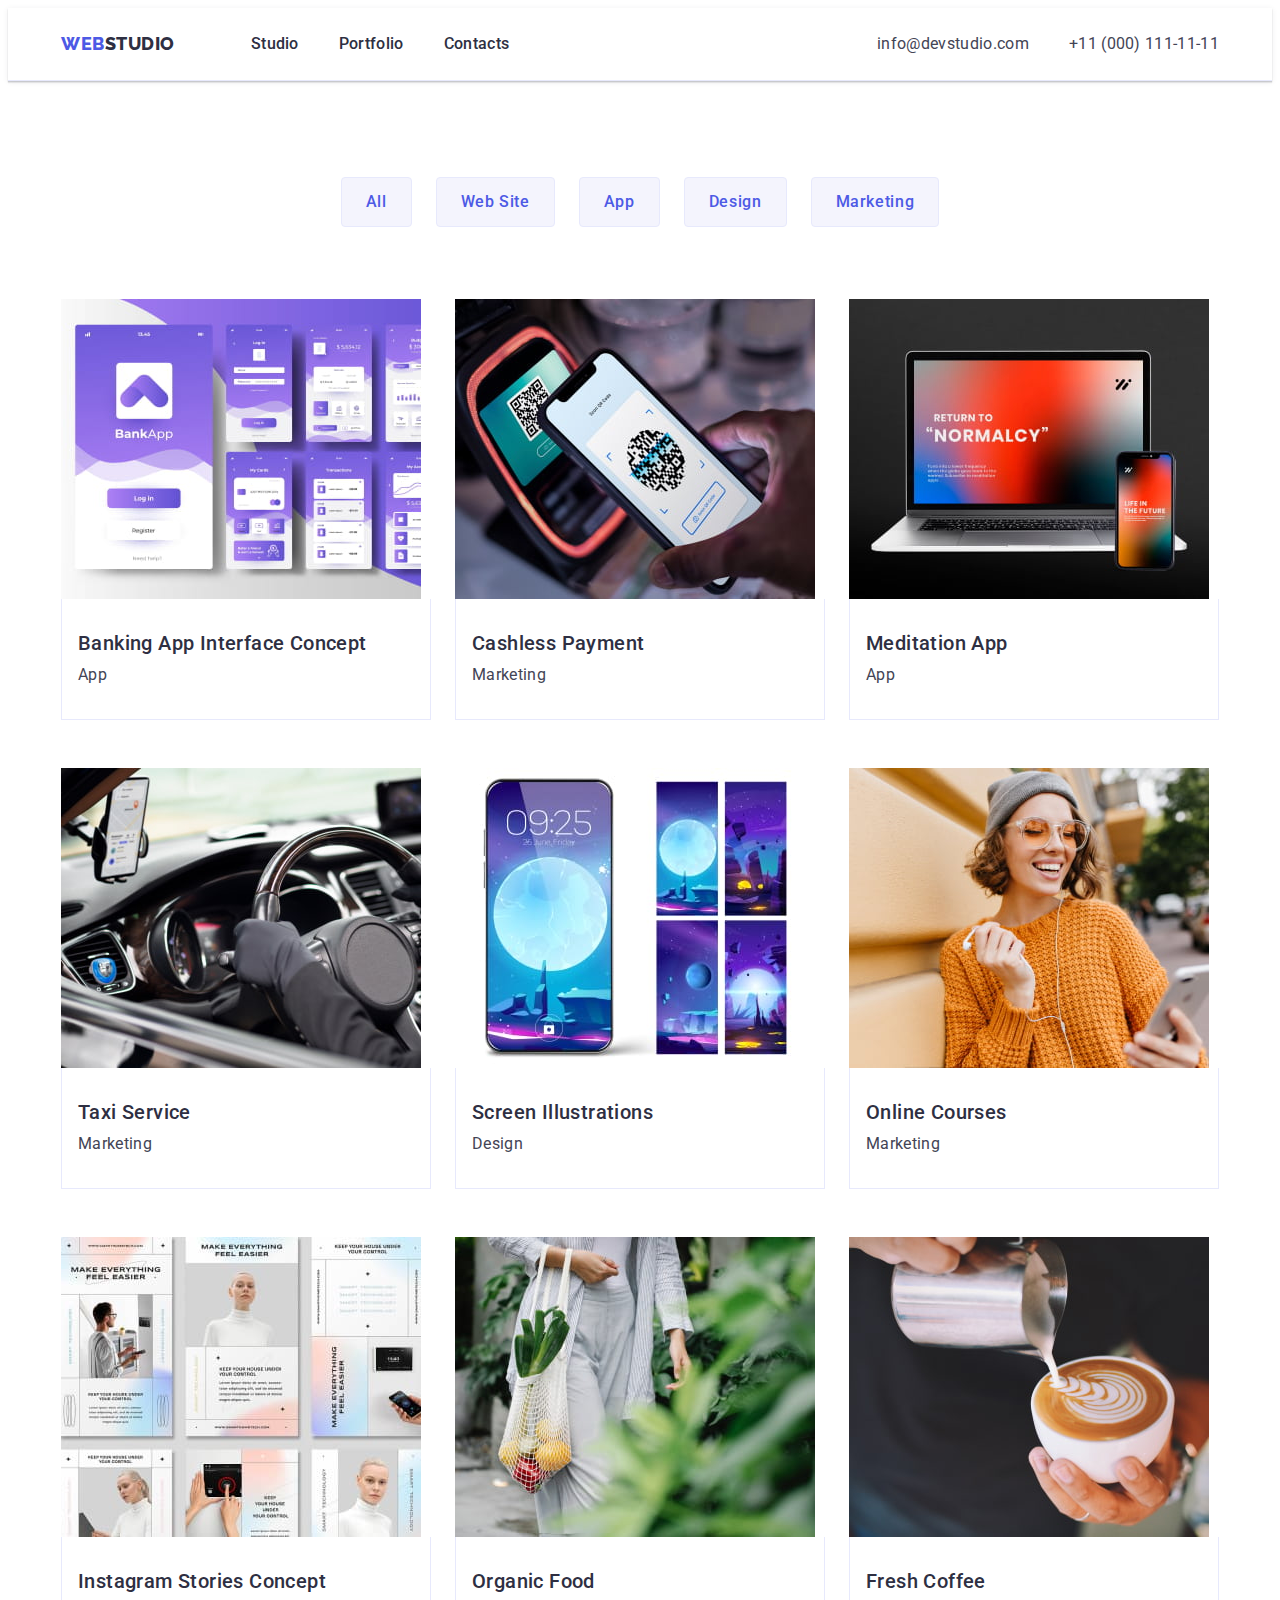
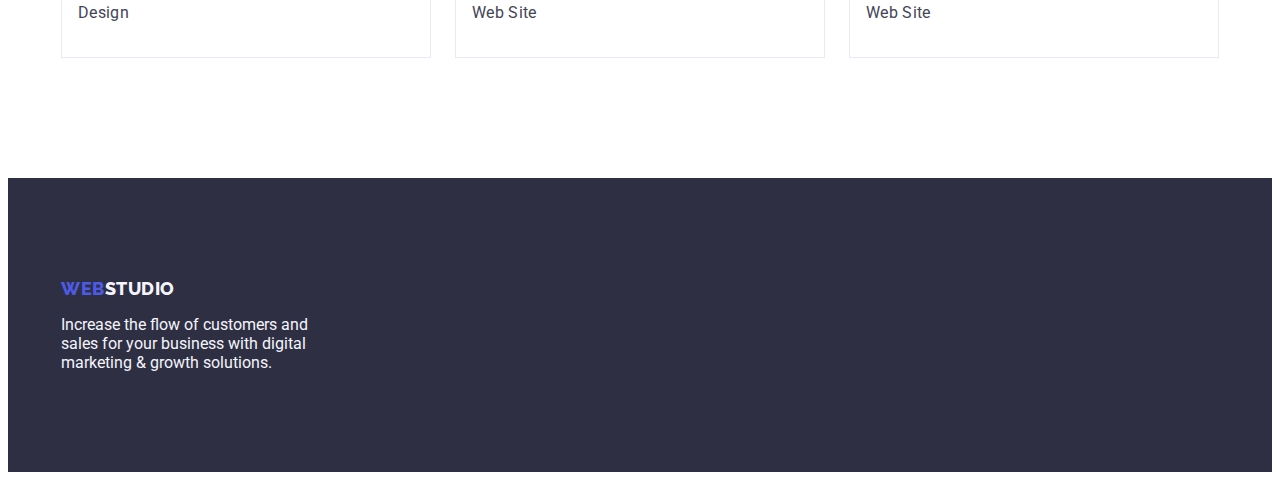
==== portfolio.html @ eee85dbe "4 с исправлениями" ====
<!DOCTYPE html>
<html lang="en">
  <head>
    <meta charset="utf-8" />
    <title>Home work3 portfolio</title>
    <link rel="preconnect" href="https://fonts.googleapis.com" />
    <link rel="preconnect" href="https://fonts.gstatic.com" crossorigin />

    <link
      href="https://fonts.googleapis.com/css2?family=Raleway:wght@800&family=Roboto:wght@400;500;700;900&display=swap"
      rel="stylesheet" />
    <link
      rel="stylesheet"
      href="https://cdnjs.cloudflare.com/ajax/libs/modern-normalize/1.1.0/modern-normalize.min.css"
      integrity="sha512-wpPYUAdjBVSE4KJnH1VR1HeZfpl1ub8YT/NKx4PuQ5NmX2tKuGu6U/JRp5y+Y8XG2tV+wKQpNHVUX03MfMFn9Q=="
      crossorigin="anonymous"
      referrerpolicy="no-referrer" />
    <link rel="stylesheet" href="./css/styles.css" />
  </head>

  <body>
    <header class="header-main">
      <div class="container">
        <nav class="nav-container">
          <a class="logo link" href="./index.html">Web<span class="logo-text-top">Studio</span> </a>
          <ul class="list menu-nav">
            <li><a href="./index.html" class="link menu">Studio</a></li>
            <li><a href="./portfolio.html" class="link menu">Portfolio</a></li>
            <li><a href="" class="link menu">Contacts</a></li>
          </ul>
        </nav>
        <address class="contacts">
          <ul class="list address-list">
            <li><a href="mailto:info@devstudio.com" class="link link-address">info@devstudio.com</a></li>
            <li><a href="tel:+110001111111" class="link link-address">+11 (000) 111-11-11</a></li>
          </ul>
        </address>
      </div>
    </header>
    <!-- перша -->
    <main>
      <section class="btn">
        <div class="container">
          <h1 class="visually-hidden">route</h1>
          <ul class="list list-btn">
            <li class="btn-item">
              <button type="button" class="active filter-btn">All</button>
            </li>
            <li class="btn-item">
              <button type="button" class="active filter-btn">Web Site</button>
            </li>
            <li class="btn-item">
              <button type="button" class="active filter-btn">App</button>
            </li>
            <li class="btn-item">
              <button type="button" class="active filter-btn">Design</button>
            </li>
            <li class="btn-item">
              <button type="button" class="active filter-btn">Marketing</button>
            </li>
          </ul>
          <!-- список -->
          <ul class="portfolio-card list">
            <li class="portfolio-item">
              <a href="" class="link">
                <img src="./images/img11.jpg" alt="Photo 1" />
                <div class="card-text">
                  <h2 class="portfolio-header">Banking App Interface Concept</h2>
                  <p class="portfolio-prg">App</p>
                </div>
              </a>
            </li>
            <li class="portfolio-item">
              <a href="" class="link">
                <img src="./images/img12.jpg" alt="Photo 2" />
                <div class="card-text">
                  <h2 class="portfolio-header">Cashless Payment</h2>
                  <p class="portfolio-prg">Marketing</p>
                </div>
              </a>
            </li>
            <li class="portfolio-item">
              <a href="" class="link">
                <img src="./images/img13.jpg" alt="Photo 3" />
                <div class="card-text">
                  <h2 class="portfolio-header">Meditation App</h2>
                  <p class="portfolio-prg">App</p>
                </div>
              </a>
            </li>
            <li class="portfolio-item">
              <a href="" class="link">
                <img src="./images/img14.jpg" alt="Photo 4" />
                <div class="card-text">
                  <h2 class="portfolio-header">Taxi Service</h2>
                  <p class="portfolio-prg">Marketing</p>
                </div>
              </a>
            </li>
            <li class="portfolio-item">
              <a href="" class="link">
                <img src="./images/img15.jpg" alt="Photo 5" />
                <div class="card-text">
                  <h2 class="portfolio-header">Screen Illustrations</h2>
                  <p class="portfolio-prg">Design</p>
                </div>
              </a>
            </li>
            <li class="portfolio-item">
              <a href="" class="link">
                <img src="./images/img16.jpg" alt="Photo 6" />
                <div class="card-text">
                  <h2 class="portfolio-header">Online Courses</h2>
                  <p class="portfolio-prg">Marketing</p>
                </div>
              </a>
            </li>
            <li class="portfolio-item">
              <a href="" class="link">
                <img src="./images/img17.jpg" alt="Photo 7" />
                <div class="card-text">
                  <h2 class="portfolio-header">Instagram Stories Concept</h2>
                  <p class="portfolio-prg">Design</p>
                </div>
              </a>
            </li>
            <li class="portfolio-item">
              <a href="" class="link">
                <img src="./images/img18.jpg" alt="Photo 8" />
                <div class="card-text">
                  <h2 class="portfolio-header">Organic Food</h2>
                  <p class="portfolio-prg">Web Site</p>
                </div>
              </a>
            </li>
            <li class="portfolio-item">
              <a href="" class="link">
                <img src="./images/img19.jpg" alt="Photo 9" />
                <div class="card-text">
                  <h2 class="portfolio-header">Fresh Coffee</h2>
                  <p class="portfolio-prg">Web Site</p>
                </div>
              </a>
            </li>
          </ul>
        </div>
      </section>
    </main>

    <footer class="bottom">
      <div class="container">
        <a class="logo link" href="./index.html"> Web<span class="logo-text-bottom">Studio</span></a>
        <p class="text-bottom">
          Increase the flow of customers and sales for your business with digital marketing & growth solutions.
        </p>
      </div>
    </footer>
  </body>
</html>
---- css/styles.css ----
:root {
    --CORNFLOWER: #E7E9FC;
    --WHITE: #ffffff;
    --NAVY_BLUE: #2E2F42;
    --IRIS: #4D5AE5;
    --OCEAN: #404BBF;
    --CLOUD: #F4F4FD;
    --SLATE: #434455;
    --BORDER-CUSTOMER: #8E8F99;
}
body {
    font-family: 'Roboto', sans-serif;
    background-color: var(--WHITE);
    color: var(--SLATE);
}
header {
    border-bottom: 1px solid var(--CORNFLOWER);
    box-shadow: 0px 2px 1px rgba(46, 47, 66, 0.08), 0px 1px 1px rgba(46, 47, 66, 0.16), 0px 1px 6px rgba(46, 47, 66, 0.08);
}
ul, ol, h1, h2, h3, p {
    padding: 0;
    margin: 0;
}
img {
    display: block;
    max-width: 100%;
    height: auto;
}
nav {
    display: flex;
}
.header-main > .container {
    display: flex;
    justify-content: space-between;
}
.container { 
    max-width: 1158px;
    padding: 0 15px; 
    margin: 0 auto; 
}
.hero > .container {
    text-align: center;
}

.nav-container {
    align-items: center;
}
.list {
    list-style-type: none;
}
.menu-nav {
    display: flex;
    gap: 40px;
}
.menu {
    display: flex;
    font-weight: 500;
    font-size: 16px;
    line-height: 1.5;
    letter-spacing: 0.02em;
    color: var(--NAVY_BLUE);
    padding: 24px 0;
}
.contacts {
    font-style: normal;
}
.link {
    text-decoration: none;
}
.address-list {
    display: flex;
    gap: 40px;
}
.link-address {
    display: block;
    font-weight: 400;
    font-size: 16px;
    line-height: 1.5;
    letter-spacing: 0.02em;
    color: var(--SLATE);
    text-decoration: none;
    padding: 24px 0;
}
.logo {
    display: block;
    text-transform: uppercase;    
    color: var(--IRIS);
    font-family: 'Raleway', sans-serif;
    font-weight: 800;
    font-size: 18px;
    line-height: 1.17;
    letter-spacing: 0.03em;
   }
   header .logo {
      margin-right: 76px;
   }
 
.link:hover,
.link:focus {
    color: var(--OCEAN);
}
.logo-text-top {
    color: var(--NAVY_BLUE);
}
.logo-text-bottom{
    color: var(--CLOUD);
}
.text-bottom{
    color: var(--CLOUD);
    width: 264px;
}
.hero {
  
max-width: 1440px;
height: 600px;

background-image: linear-gradient(
    rgba(46, 47, 66, 0.7), rgba(46, 47, 66, 0.7)
    ),
url(../images/img-name.jpg);

background-repeat: no-repeat;
background-position: center;
background-size: cover;

margin-left: auto;
margin-right: auto;
padding: 188px 0px;
    
}
.header-list-item {
    font-weight: 500;
    font-size: 20px;
    line-height: 1.2;
    letter-spacing: 0.02em;
    color: var(--NAVY_BLUE);
    margin-bottom: 8px;
}
.features {
    padding: 120px 0 120px;
}
.visually-hidden {
    position: absolute;
    width: 1px;
    height: 1px;
    margin: -1px;
    border: 0;
    padding: 0;
    white-space: nowrap;
    clip-path: inset(100%);
    clip: rect(0 0 0 0);
    overflow: hidden;
    margin-bottom: 8px;
}

.features-list {
    display: flex;
    flex-wrap: wrap;
    gap: 24px;
}

.features-item {
    font-weight: 500;
    flex-basis: calc((100% - 72px) / 4);    
    font-size: 16px;
    line-height: 1.5;
    letter-spacing: 0.02em;
}
.feature-prg {
    line-height: 1.5;
    font-weight: 400;
    font-size: 16px;
    letter-spacing: 0.02em;
    color: var(--SLATE);
    margin-bottom: 8px;
}
.feature-conteiner {
    display: flex;
    justify-content: center;
    align-items: center;
    height: 112px;
    margin-bottom: 8px;
    background-color: var(--CLOUD);
    border-radius: 4px;
}
.feature-icons {
    object-fit: cover;
}
.social-icons {
    display: flex;
    gap: 24px;
}
.social-item {
    display: flex;
    width: 40px;
    height: 40px;

}
.social {
    border-radius: 50%;
}
.social-link {
    display: flex;
justify-content: center;
align-items: center;
height: 100%;
width: 100%;
background-color: var(--IRIS);
border-radius: 50%;
}
.social-link:hover,
.social-link:focus {
    background-color: var(--OCEAN);
}

.projects {
    padding-bottom: 120px; 
}
.projects-item {
    flex-basis: calc((100% - 48px) / 3);
}
.projects-card {
    display: flex;
    flex-wrap: wrap;
    gap: 24px;
}
.header-projects {
   font-size: 36px;
   line-height: 1.11;
   text-align: center;
   letter-spacing: 0.02em;
   text-transform: capitalize;
   color: var(--NAVY_BLUE);
   margin-bottom: 72px;
}
.solution {
    color: var(--WHITE);
    font-weight: 700;
    max-width: 496px;
    font-size: 56px;
    line-height: 1.07;
    letter-spacing: 0.02em;
    margin: 0 auto;
}
.button {
    display: block; 
    font-family: inherit;
    font-size: 16px;
    font-weight: 500;
    line-height: 1.5;
    letter-spacing: 0.04em;
    padding: 16px 32px;
    background-color: var(--IRIS);
    box-shadow: 0px 4px 4px rgba(0, 0, 0, 0.15);
    border-radius: 4px;
    color: var(--WHITE);
    cursor: pointer;
    margin: 48px auto 0;
    min-width: 169px; 
    height: 56px;
    border: none; 
}
.button:hover,
.button:focus {
    background-color: var(--OCEAN);
    }

.employees {
    background-color: var(--CLOUD);
    padding: 120px 0;
}
.employees-card{
    display: flex;
    flex-wrap: wrap;
    gap: 24px;
}
.employees-item {
    flex-basis: calc((100% - 72px) / 4); 
    background-color: var(--WHITE);
    width: 264px;
    box-shadow: 0px 1px 6px rgba(46, 47, 66, 0.08), 0px 1px 1px rgba(46, 47, 66, 0.16), 0px 2px 1px rgba(46, 47, 66, 0.08);
    border-radius: 0px 0px 4px 4px;
 }
 .employees-text {
    padding: 32px 16px;
    text-align: center;
 }

 /* customers-list-icon{ */
    
 .customer-card {
    display: flex;
 }

 .customers-item {
    color: var(--BORDER-CUSTOMER);
    justify-content: center;
    gap: 24px;
    border: 1px var(--BORDER-CUSTOMER);
    width: 168px;
    height: 88;
    justify-content: center;
    align-content: center;
 }

 .customers-link {
    justify-content: center;
    gap: 24px;
    border: 1px index.html
    width: 168px;
    height: 88;
    justify-content: center;
    align-content: center;
 }
.bottom {
    background-color: var(--NAVY_BLUE);
    padding: 100px 0;
}
.bottom .logo {
    display: inline-block;
    margin-bottom: 16px;
}

 /**
   |============================
   | portfolio 
   |============================
 */

.btn {
    padding: 96px 0 120px;
   }
.filter-btn:hover,
.filter-btn:focus {
    color: var(--WHITE);
    background-color: var(--OCEAN);
    border: 1px solid transparent;
}
.list-btn{
    display: flex;
    justify-content: center;
    margin-bottom: 72px;
    gap: 24px;
}
.filter-btn {
    font-weight: 500;
    font-size: 16px;
    font-family: inherit;
    line-height: 1.5;
    letter-spacing: 0.04em;
    color: var(--IRIS);
    background-color: var(--CLOUD); 
    cursor: pointer;
    border: 1px solid var(--CORNFLOWER);
    border-radius: 4px;
    padding: 12px 24px;
}
.active:active {
    color: var(--OCEAN);
    box-shadow: 0px 3px 1px rgba(0, 0, 0, 0.1), 0px 2px 1px rgba(0, 0, 0, 0.08), 0px 2px 2px rgba(0, 0, 0, 0.12);
}
.portfolio-card {
    display: flex;
    flex-wrap: wrap;
    row-gap: 48px;   
    column-gap: 24px
}
.card-text {
    padding: 32px 16px;
    border: 1px solid var(--CORNFLOWER);
    border-top: none;
    }    
        
    .card-text:hover { 
    box-shadow: 0px 1px 6px rgba(46, 47, 66, 0.08), 0px 1px 1px rgba(46, 47, 66, 0.16), 0px 2px 1px rgba(46, 47, 66, 0.08);
}
.portfolio-item {
    flex-basis: calc((100% - 48px) / 3);
}
.portfolio-header {
    font-weight: 500;
    font-size: 20px;
    line-height: 1.2;
    letter-spacing: 0.02em;
    color: var(--NAVY_BLUE);
    margin-bottom: 8px;
}
.portfolio-prg {
    font-weight: 400;
    font-size: 16px;
    line-height: 1.5;
    letter-spacing: 0.02em;
    color: var(--SLATE);
}
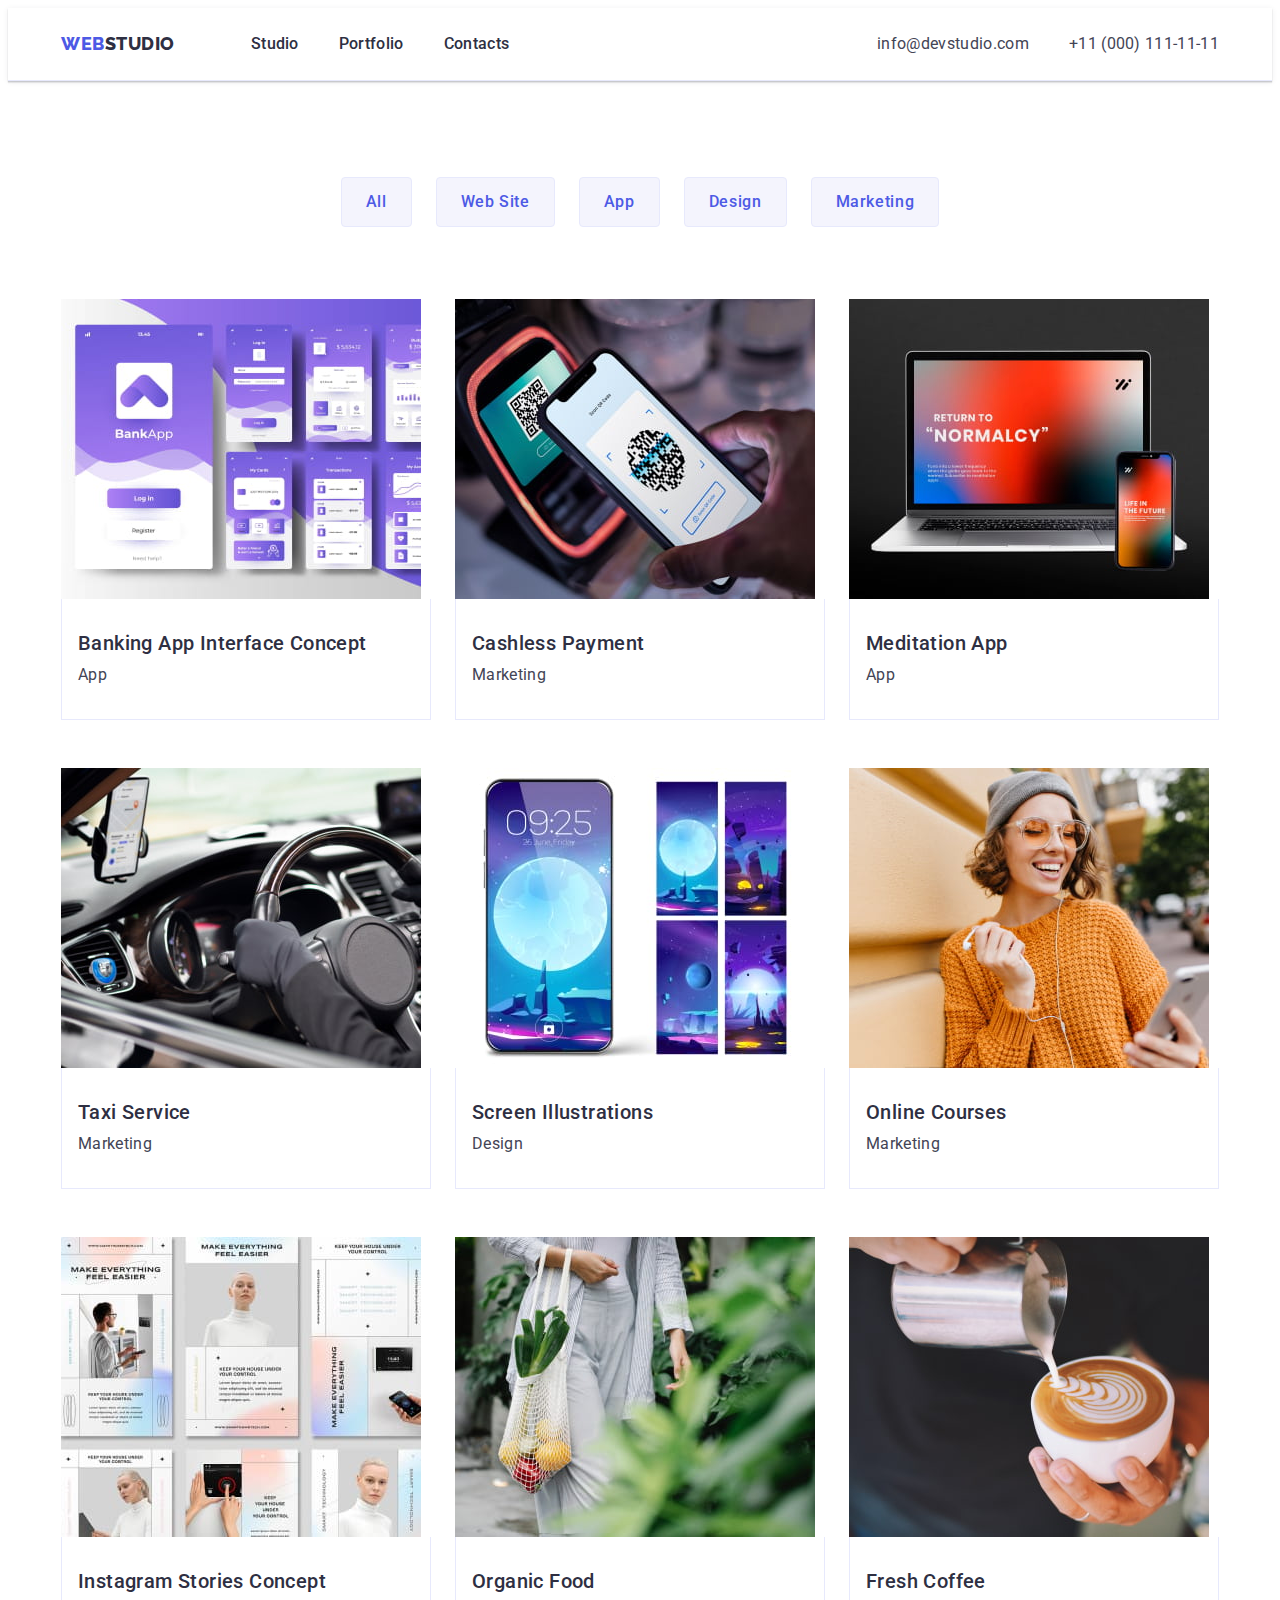
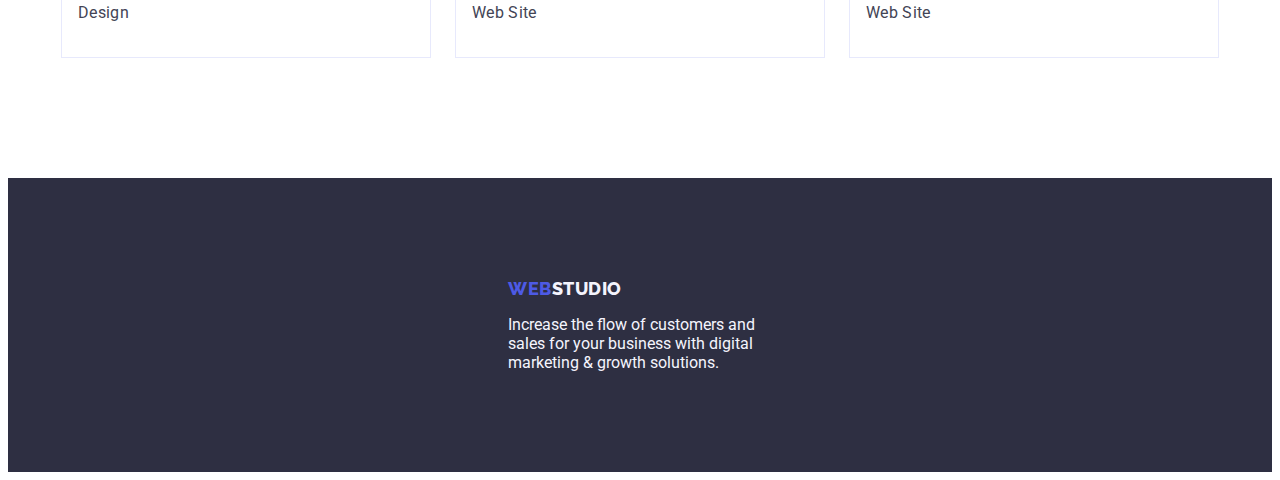
==== commit 3f086a84: "виправлення друге" ====
--- a/portfolio.html
+++ b/portfolio.html
@@ -62,7 +62,7 @@
           <!-- список -->
           <ul class="portfolio-card list">
             <li class="portfolio-item">
-              <a href="" class="link">
+              <a href="" class="portfolio-link link">
                 <img src="./images/img11.jpg" alt="Photo 1" />
                 <div class="card-text">
                   <h2 class="portfolio-header">Banking App Interface Concept</h2>
@@ -71,7 +71,7 @@
               </a>
             </li>
             <li class="portfolio-item">
-              <a href="" class="link">
+              <a href="" class="portfolio-link link">
                 <img src="./images/img12.jpg" alt="Photo 2" />
                 <div class="card-text">
                   <h2 class="portfolio-header">Cashless Payment</h2>
@@ -80,7 +80,7 @@
               </a>
             </li>
             <li class="portfolio-item">
-              <a href="" class="link">
+              <a href="" class="portfolio-link link">
                 <img src="./images/img13.jpg" alt="Photo 3" />
                 <div class="card-text">
                   <h2 class="portfolio-header">Meditation App</h2>
@@ -89,7 +89,7 @@
               </a>
             </li>
             <li class="portfolio-item">
-              <a href="" class="link">
+              <a href="" class="portfolio-link link">
                 <img src="./images/img14.jpg" alt="Photo 4" />
                 <div class="card-text">
                   <h2 class="portfolio-header">Taxi Service</h2>
@@ -98,7 +98,7 @@
               </a>
             </li>
             <li class="portfolio-item">
-              <a href="" class="link">
+              <a href="" class="portfolio-link link">
                 <img src="./images/img15.jpg" alt="Photo 5" />
                 <div class="card-text">
                   <h2 class="portfolio-header">Screen Illustrations</h2>
@@ -107,7 +107,7 @@
               </a>
             </li>
             <li class="portfolio-item">
-              <a href="" class="link">
+              <a href="" class="portfolio-link link">
                 <img src="./images/img16.jpg" alt="Photo 6" />
                 <div class="card-text">
                   <h2 class="portfolio-header">Online Courses</h2>
@@ -116,7 +116,7 @@
               </a>
             </li>
             <li class="portfolio-item">
-              <a href="" class="link">
+              <a href="" class="portfolio-link link">
                 <img src="./images/img17.jpg" alt="Photo 7" />
                 <div class="card-text">
                   <h2 class="portfolio-header">Instagram Stories Concept</h2>
@@ -125,7 +125,7 @@
               </a>
             </li>
             <li class="portfolio-item">
-              <a href="" class="link">
+              <a href="" class="portfolio-link link">
                 <img src="./images/img18.jpg" alt="Photo 8" />
                 <div class="card-text">
                   <h2 class="portfolio-header">Organic Food</h2>
@@ -134,7 +134,7 @@
               </a>
             </li>
             <li class="portfolio-item">
-              <a href="" class="link">
+              <a href="" class="portfolio-link link">
                 <img src="./images/img19.jpg" alt="Photo 9" />
                 <div class="card-text">
                   <h2 class="portfolio-header">Fresh Coffee</h2>
--- a/css/styles.css
+++ b/css/styles.css
@@ -7,6 +7,8 @@
     --CLOUD: #F4F4FD;
     --SLATE: #434455;
     --BORDER-CUSTOMER: #8E8F99;
+    --GREY: #f4f4fd;
+    --GREEN: #31d0aa;
 }
 body {
     font-family: 'Roboto', sans-serif;
@@ -189,15 +191,18 @@
 .social-icons {
     display: flex;
     gap: 24px;
+    justify-content: center;
 }
 .social-item {
-    display: flex;
     width: 40px;
     height: 40px;
-
+}
+.social-container {
+    display: flex; 
+    gap: 16px; 
 }
 .social {
-    border-radius: 50%;
+   fill: var(--CLOUD);
 }
 .social-link {
     display: flex;
@@ -208,9 +213,10 @@
 background-color: var(--IRIS);
 border-radius: 50%;
 }
+
 .social-link:hover,
 .social-link:focus {
-    background-color: var(--OCEAN);
+    background-color: var(--GREEN);
 }
 
 .projects {
@@ -226,7 +232,7 @@
 }
 .header-projects {
    font-size: 36px;
-   line-height: 1.11;
+   line-height: 1.1;
    text-align: center;
    letter-spacing: 0.02em;
    text-transform: capitalize;
@@ -284,41 +290,107 @@
  .employees-text {
     padding: 32px 16px;
     text-align: center;
- }
-
- /* customers-list-icon{ */
-    
- .customer-card {
-    display: flex;
- }
-
+    padding: 32px 0;
+ }
+
+    .customers {
+      padding-top: 120px;
+      padding-bottom: 120px;  
+    }
+    .customers-list-icon {
+        fill: currentColor;
+    }
+   
+    .customer .header-projects {
+       line-height: 1.1;  
+    }
+    .customers-link{
+        width: 100%;
+        height: 100%; 
+        background-color: var(--IRIS);
+        border-radius: 50%;
+       display: flex; 
+       align-items: center; 
+       justify-content: center;
+    }
+    .customers-link:hover,
+    .customers-btn:focus {
+    background-color: var(--OCEAN);
+    border-color: var(--OCEAN);
+    }
+
+ .customers-card {
+    display: flex;
+    gap: 24px;
+ }
+ .customers-icon {
+    fill: var(--GREY);
+ }
  .customers-item {
     color: var(--BORDER-CUSTOMER);
     justify-content: center;
     gap: 24px;
     border: 1px var(--BORDER-CUSTOMER);
     width: 168px;
-    height: 88;
+    height: 88px;
     justify-content: center;
     align-content: center;
+    width: calc((100% - 120px) / 6);
  }
 
  .customers-link {
-    justify-content: center;
-    gap: 24px;
-    border: 1px index.html
-    width: 168px;
-    height: 88;
+    display: flex;
+    gap: 24px;
+    border: 1px solid var(--BORDER-CUSTOMER);
+    border-radius: 4px;
+    width: 100%;
+    height: 100%;
     justify-content: center;
     align-content: center;
- }
+    color: var(--BORDER-CUSTOMER);
+ }
+ .container .bottom{
+   display: flex; 
+   align-items: baseline;
+   margin-right: 120px;
+ }
+
+ .text-social {
+    font-weight: 500;
+    font-size: 16px;
+line-height: 1.5;
+letter-spacing: 0.02em;
+color: var(--WHITE);
+margin-bottom: 16px;
+ }
+
 .bottom {
     background-color: var(--NAVY_BLUE);
     padding: 100px 0;
+    display: flex;
+    align-items: baseline;
+}
+.bottom-container {
+    gap: 120px;
 }
 .bottom .logo {
     display: inline-block;
     margin-bottom: 16px;
+}
+
+footer .social-icons {
+    display: flex;
+    gap: 16px;
+}
+
+.social-link {
+    display: flex;
+justify-content: center;
+align-items: center;
+height: 100%;
+width: 100%;
+background-color: var(--IRIS);
+border-radius: 50%;
 }
 
  /**
@@ -355,8 +427,13 @@
     border-radius: 4px;
     padding: 12px 24px;
 }
-.active:active {
+.active:active
+ {
     color: var(--OCEAN);
+    box-shadow: 0px 3px 1px rgba(0, 0, 0, 0.1), 0px 2px 1px rgba(0, 0, 0, 0.08), 0px 2px 2px rgba(0, 0, 0, 0.12);
+}
+.active:hover,
+.active:focus {
     box-shadow: 0px 3px 1px rgba(0, 0, 0, 0.1), 0px 2px 1px rgba(0, 0, 0, 0.08), 0px 2px 2px rgba(0, 0, 0, 0.12);
 }
 .portfolio-card {
@@ -376,7 +453,17 @@
 }
 .portfolio-item {
     flex-basis: calc((100% - 48px) / 3);
-}
+    
+}
+.portfolio-link{
+display: block;   
+
+}
+.portfolio-link:hover,
+.portfolio-link:focus {
+   box-shadow: 0px 1px 6px rgba(46, 47, 66, 0.08), 0px 1px 1px rgba(46, 47, 66, 0.16), 0px 2px 1px rgba(46, 47, 66, 0.08);  
+}
+
 .portfolio-header {
     font-weight: 500;
     font-size: 20px;
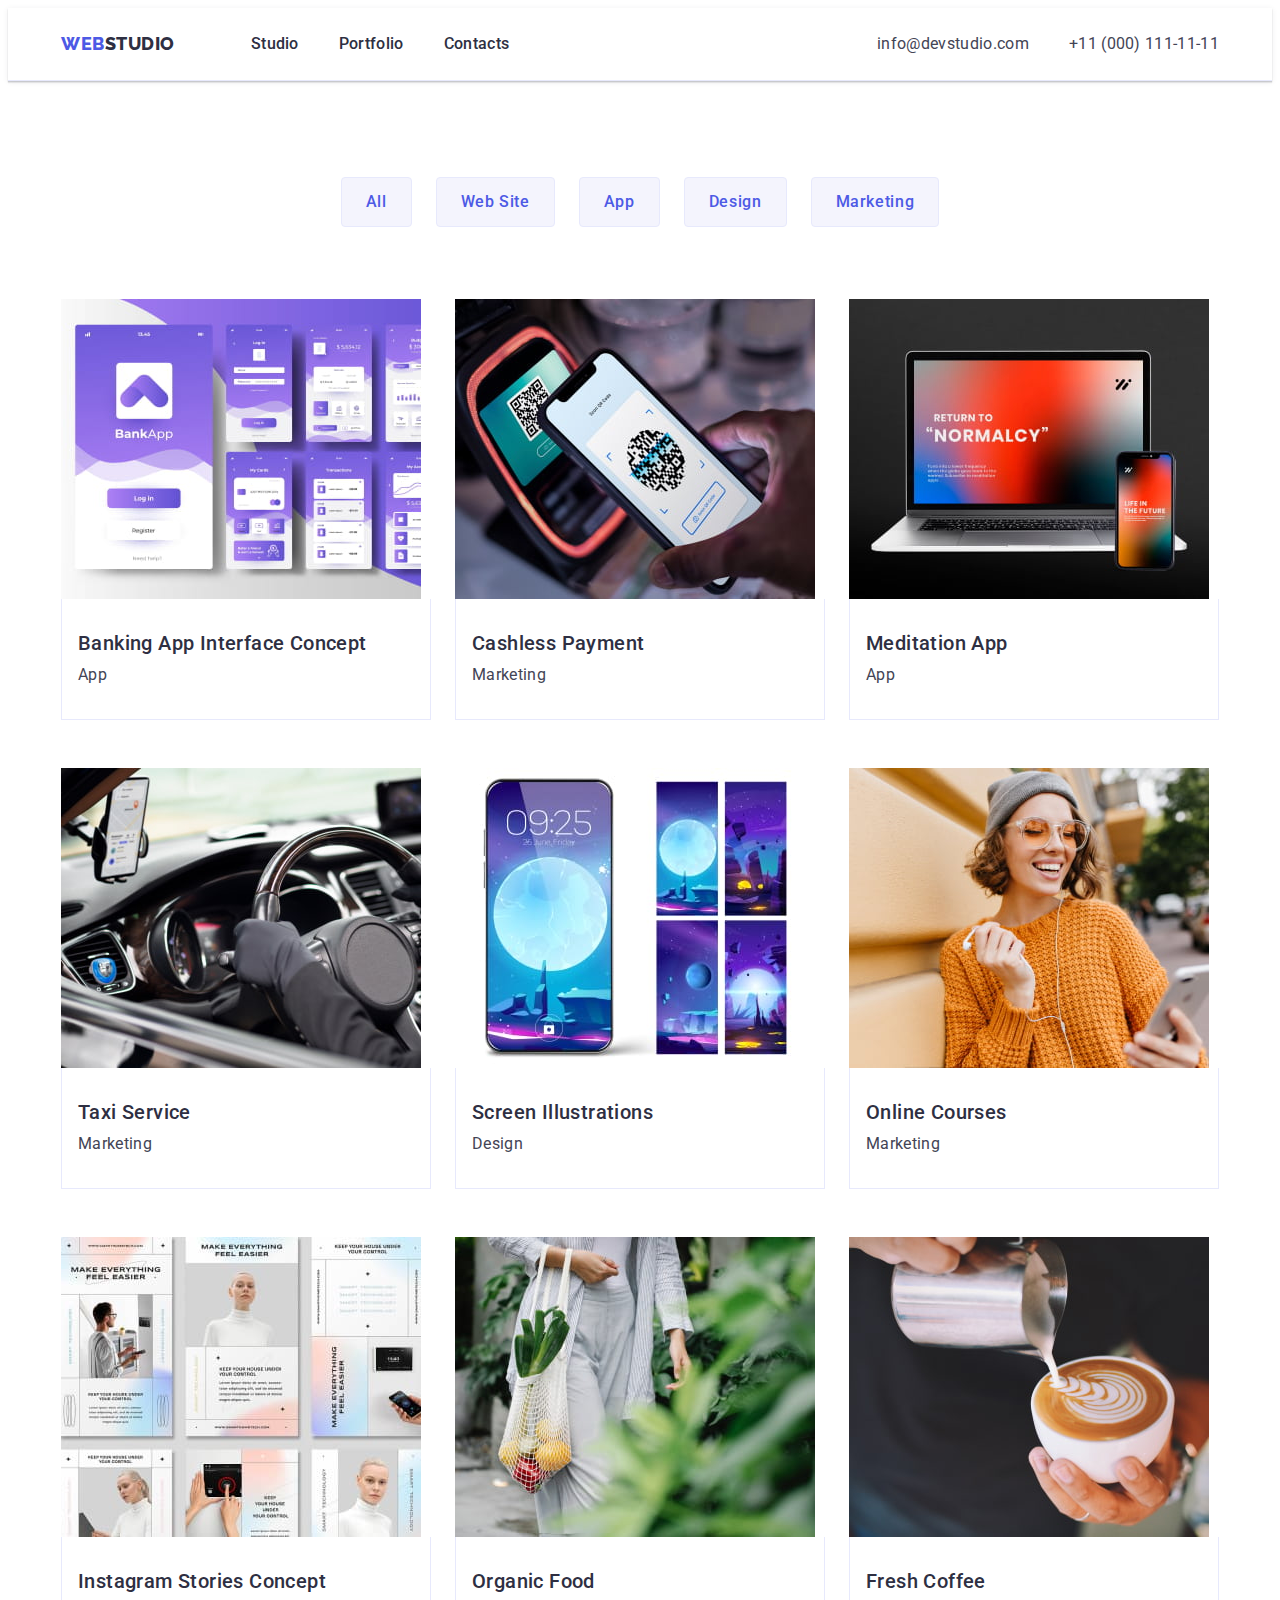
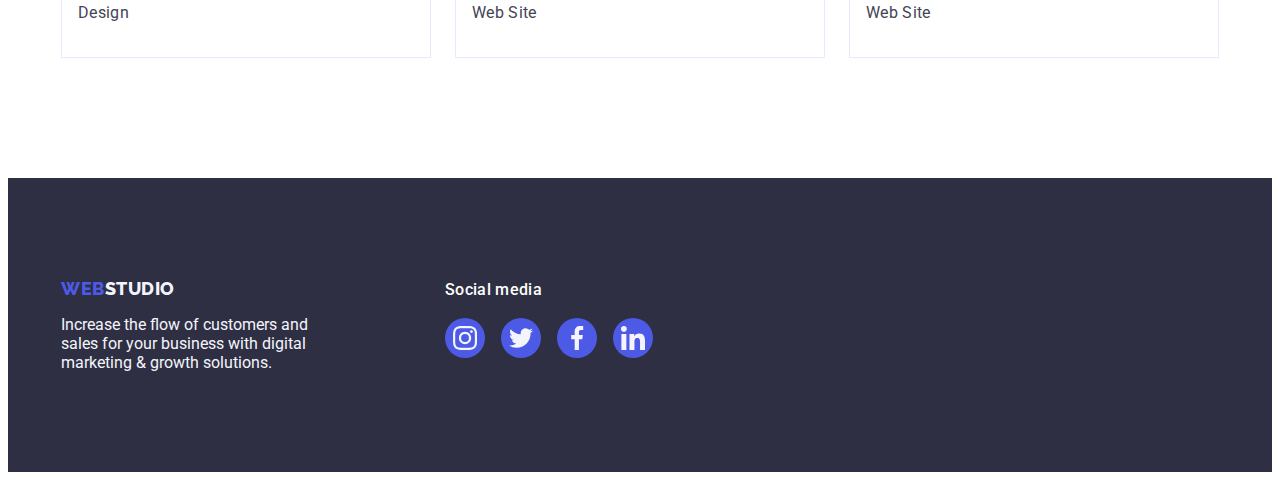
==== commit fa13e635: "після ментора" ====
--- a/portfolio.html
+++ b/portfolio.html
@@ -148,12 +148,45 @@
     </main>
 
     <footer class="bottom">
-      <div class="container">
+      <div class="container bottom-container">
+      <div class="bottom-logo-container">
+          
         <a class="logo link" href="./index.html"> Web<span class="logo-text-bottom">Studio</span></a>
         <p class="text-bottom">
           Increase the flow of customers and sales for your business with digital marketing & growth solutions.
         </p>
+     
       </div>
+      <div class="social list">
+        <p class="text-social">Social media</p> 
+        <ul class="social-container list">
+        <li class="social-item">
+          <a href="" class="footer-link">
+              <svg class="social" width="24" height="24"><use href="./images/icons.svg#icon-instagram"></use>
+              </svg>
+            </a> 
+            </li>
+        <li class="social-item">
+          <a href="" class="footer-link">
+              <svg class="social" width="24" height="24"><use href="./images/icons.svg#icon-twitter"></use>
+              </svg>
+            </a> 
+          </li>
+        <li class="social-item">
+          <a href="" class="footer-link">
+              <svg class="social" width="24" height="24"><use href="./images/icons.svg#icon-facebook"></use>
+              </svg>
+            </a>
+            </li>
+        <li class="social-item">
+            <a href="" class="footer-link">
+              <svg class="social" width="24" height="24"><use href="./images/icons.svg#icon-linkedin"></use>
+              </svg>
+            </a>
+            </li>
+            </ul> 
+          </div> 
+        </div>
     </footer>
   </body>
 </html>
--- a/css/styles.css
+++ b/css/styles.css
@@ -43,7 +43,6 @@
 .hero > .container {
     text-align: center;
 }
-
 .nav-container {
     align-items: center;
 }
@@ -92,44 +91,32 @@
     font-size: 18px;
     line-height: 1.17;
     letter-spacing: 0.03em;
-   }
-   header .logo {
-      margin-right: 76px;
-   }
+}
+header .logo {
+    margin-right: 76px;
+}
  
 .link:hover,
 .link:focus {
     color: var(--OCEAN);
-}
+    }
 .logo-text-top {
     color: var(--NAVY_BLUE);
-}
-.logo-text-bottom{
-    color: var(--CLOUD);
-}
-.text-bottom{
-    color: var(--CLOUD);
-    width: 264px;
-}
+    }
 .hero {
-  
-max-width: 1440px;
-height: 600px;
-
-background-image: linear-gradient(
+    max-width: 1440px;
+    height: 600px;
+    background-image: linear-gradient(
     rgba(46, 47, 66, 0.7), rgba(46, 47, 66, 0.7)
-    ),
-url(../images/img-name.jpg);
-
-background-repeat: no-repeat;
-background-position: center;
-background-size: cover;
-
-margin-left: auto;
-margin-right: auto;
-padding: 188px 0px;
-    
-}
+        ),
+    url(../images/img-name.jpg);
+    background-repeat: no-repeat;
+    background-position: center;
+    background-size: cover;
+    margin-left: auto;
+    margin-right: auto;
+    padding: 188px 0px;
+    }
 .header-list-item {
     font-weight: 500;
     font-size: 20px;
@@ -154,13 +141,11 @@
     overflow: hidden;
     margin-bottom: 8px;
 }
-
 .features-list {
     display: flex;
     flex-wrap: wrap;
     gap: 24px;
 }
-
 .features-item {
     font-weight: 500;
     flex-basis: calc((100% - 72px) / 4);    
@@ -204,21 +189,24 @@
 .social {
    fill: var(--CLOUD);
 }
-.social-link {
-    display: flex;
-justify-content: center;
-align-items: center;
-height: 100%;
-width: 100%;
-background-color: var(--IRIS);
-border-radius: 50%;
-}
-
+.social-link,
+.footer-link {
+    display: flex;
+    justify-content: center;
+    align-items: center;
+    height: 100%;
+    width: 100%;
+    background-color: var(--IRIS);
+    border-radius: 50%;
+}
 .social-link:hover,
 .social-link:focus {
+    background-color: var(--OCEAN);
+}
+.footer-link:hover,
+.footer-link:focus {
     background-color: var(--GREEN);
 }
-
 .projects {
     padding-bottom: 120px; 
 }
@@ -270,7 +258,6 @@
 .button:focus {
     background-color: var(--OCEAN);
     }
-
 .employees {
     background-color: var(--CLOUD);
     padding: 120px 0;
@@ -297,26 +284,14 @@
       padding-top: 120px;
       padding-bottom: 120px;  
     }
-    .customers-list-icon {
-        fill: currentColor;
-    }
    
     .customer .header-projects {
        line-height: 1.1;  
     }
-    .customers-link{
-        width: 100%;
-        height: 100%; 
-        background-color: var(--IRIS);
-        border-radius: 50%;
-       display: flex; 
-       align-items: center; 
-       justify-content: center;
-    }
+
     .customers-link:hover,
-    .customers-btn:focus {
-    background-color: var(--OCEAN);
-    border-color: var(--OCEAN);
+    .customers-link:focus {
+       border-color: var(--OCEAN);
     }
 
  .customers-card {
@@ -327,28 +302,24 @@
     fill: var(--GREY);
  }
  .customers-item {
+    height: 88px;
+    width: calc((100% - 120px) / 6);
+ }
+ .customers-link {
+    display: flex;
+    flex-wrap: wrap;
+    gap: 24px;
+    border: 1px solid var(--BORDER-CUSTOMER);
     color: var(--BORDER-CUSTOMER);
-    justify-content: center;
-    gap: 24px;
-    border: 1px var(--BORDER-CUSTOMER);
-    width: 168px;
-    height: 88px;
-    justify-content: center;
-    align-content: center;
-    width: calc((100% - 120px) / 6);
- }
-
- .customers-link {
-    display: flex;
-    gap: 24px;
-    border: 1px solid var(--BORDER-CUSTOMER);
     border-radius: 4px;
     width: 100%;
     height: 100%;
     justify-content: center;
     align-content: center;
-    color: var(--BORDER-CUSTOMER);
- }
+ }
+ .customers-list-icon {
+    fill: currentColor;
+}
  .container .bottom{
    display: flex; 
    align-items: baseline;
@@ -358,47 +329,40 @@
  .text-social {
     font-weight: 500;
     font-size: 16px;
-line-height: 1.5;
-letter-spacing: 0.02em;
-color: var(--WHITE);
-margin-bottom: 16px;
- }
-
+    line-height: 1.5;
+    letter-spacing: 0.02em;
+    color: var(--WHITE);
+    margin-bottom: 16px;
+ }
+ .logo-text-bottom{
+    color: var(--CLOUD);
+}
+.text-bottom{
+    color: var(--CLOUD);
+    width: 264px;
+}
 .bottom {
     background-color: var(--NAVY_BLUE);
     padding: 100px 0;
-    display: flex;
+}
+.bottom-container {    
+    display: flex;
+    gap: 120px;
     align-items: baseline;
-}
-.bottom-container {
-    gap: 120px;
 }
 .bottom .logo {
     display: inline-block;
     margin-bottom: 16px;
-}
-
+    }
 footer .social-icons {
     display: flex;
     gap: 16px;
 }
-
-.social-link {
-    display: flex;
-justify-content: center;
-align-items: center;
-height: 100%;
-width: 100%;
-background-color: var(--IRIS);
-border-radius: 50%;
-}
-
  /**
    |============================
    | portfolio 
    |============================
  */
-
 .btn {
     padding: 96px 0 120px;
    }
@@ -446,24 +410,20 @@
     padding: 32px 16px;
     border: 1px solid var(--CORNFLOWER);
     border-top: none;
-    }    
-        
-    .card-text:hover { 
+}    
+.card-text:hover { 
     box-shadow: 0px 1px 6px rgba(46, 47, 66, 0.08), 0px 1px 1px rgba(46, 47, 66, 0.16), 0px 2px 1px rgba(46, 47, 66, 0.08);
 }
 .portfolio-item {
     flex-basis: calc((100% - 48px) / 3);
-    
 }
 .portfolio-link{
 display: block;   
-
 }
 .portfolio-link:hover,
 .portfolio-link:focus {
    box-shadow: 0px 1px 6px rgba(46, 47, 66, 0.08), 0px 1px 1px rgba(46, 47, 66, 0.16), 0px 2px 1px rgba(46, 47, 66, 0.08);  
 }
-
 .portfolio-header {
     font-weight: 500;
     font-size: 20px;
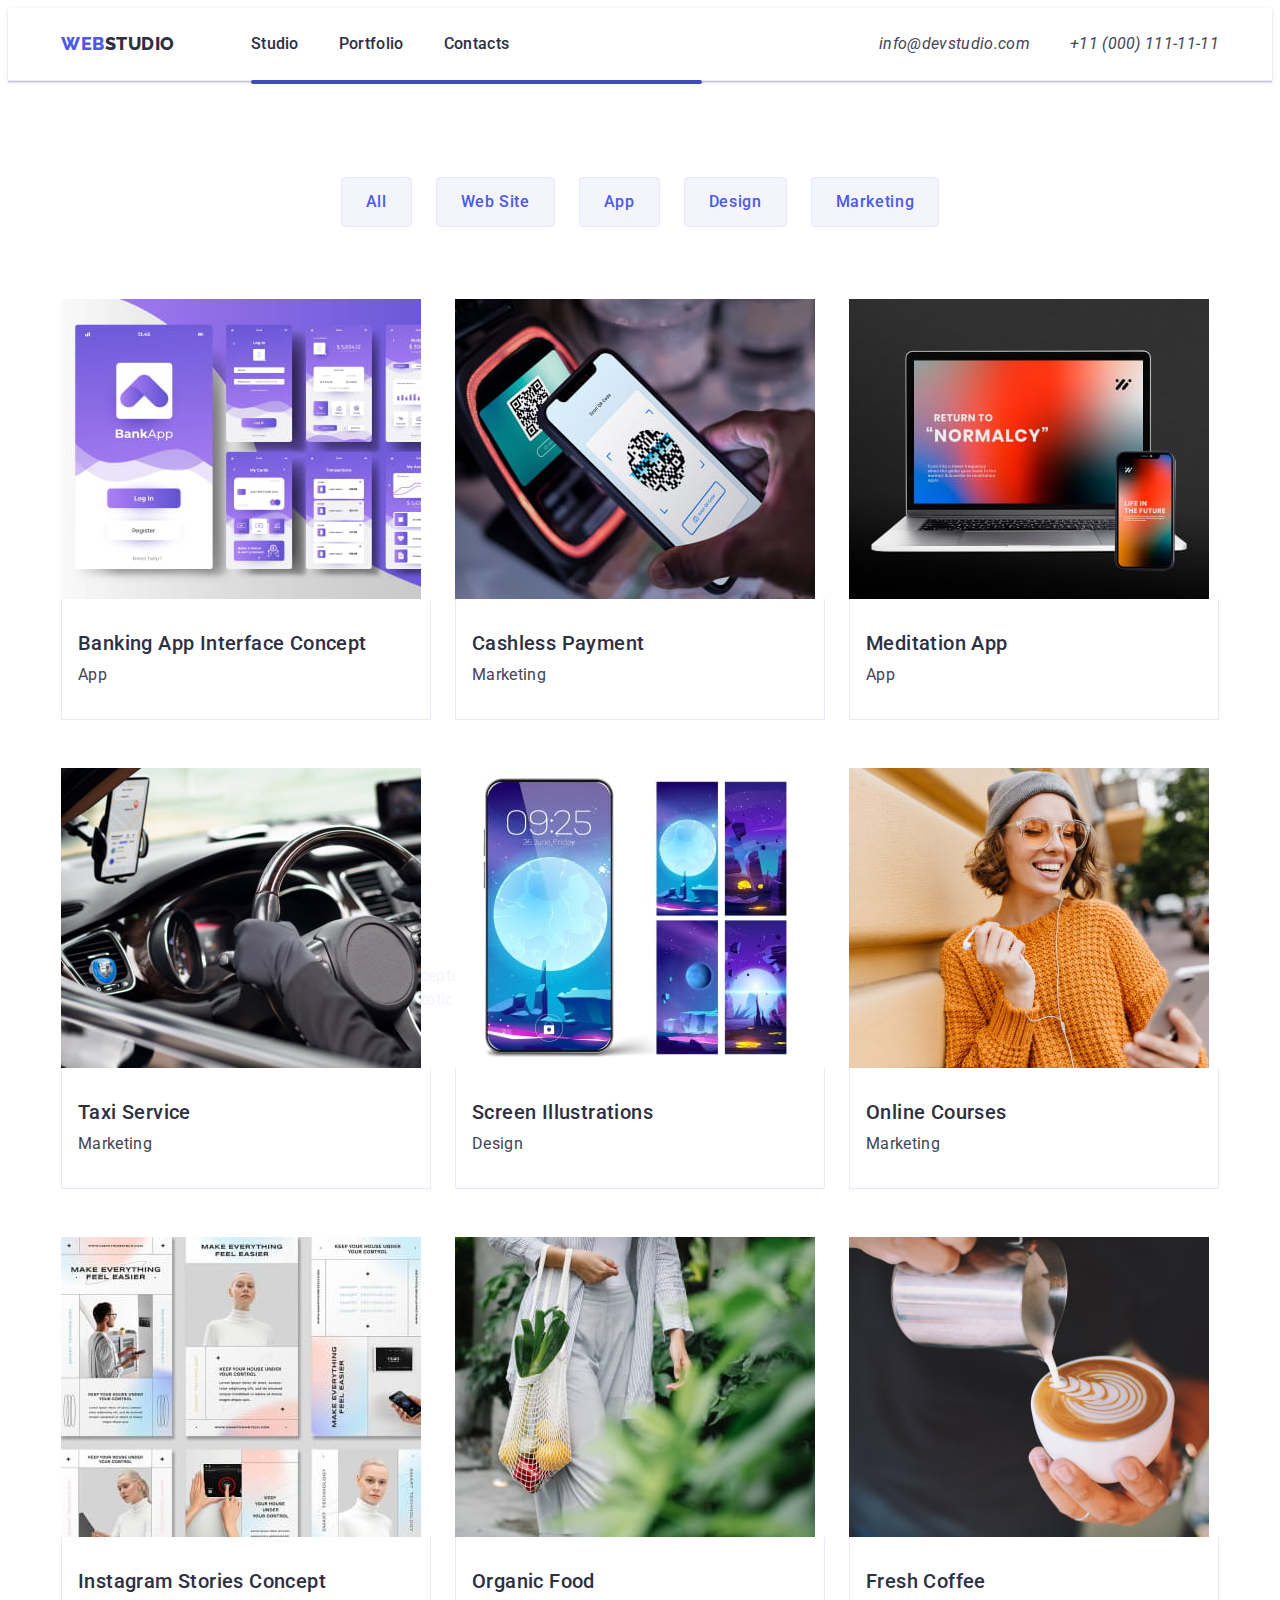
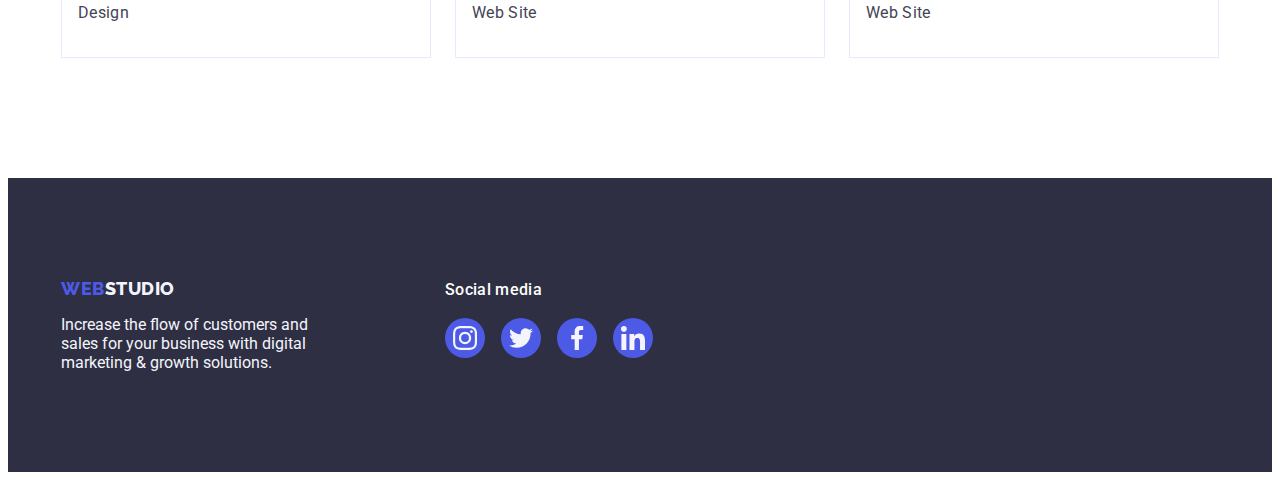
==== commit 30758dc6: "1" ====
--- a/portfolio.html
+++ b/portfolio.html
@@ -63,7 +63,10 @@
           <ul class="portfolio-card list">
             <li class="portfolio-item">
               <a href="" class="portfolio-link link">
+                <div class="card-overlay"> 
                 <img src="./images/img11.jpg" alt="Photo 1" />
+                <p class="overlay">14 Stylish and User-Friendly App Design Concepts · Task Manager App · Calorie Tracker App · Exotic Fruit Ecommerce App · Cloud Storage App</p>
+                </div>
                 <div class="card-text">
                   <h2 class="portfolio-header">Banking App Interface Concept</h2>
                   <p class="portfolio-prg">App</p>
--- a/css/styles.css
+++ b/css/styles.css
@@ -50,11 +50,12 @@
     list-style-type: none;
 }
 .menu-nav {
+    position: relative;
     display: flex;
     gap: 40px;
 }
 .menu {
-    display: flex;
+    
     font-weight: 500;
     font-size: 16px;
     line-height: 1.5;
@@ -62,9 +63,34 @@
     color: var(--NAVY_BLUE);
     padding: 24px 0;
 }
+.menu::after {
+  content: "";
+  position: absolute;
+
+  width: 100%;
+  height: 4px;
+  display: block;
+  background-color: var(--OCEAN);
+  border-radius: 2px;
+  transition: var(--curent-color);
+  margin-top: 24px;
+   }
+   .menu.active::after {
+    background: #404BBF;
+   }
+
+  /**
+    |============================
+    | transition-duration: 1000ms;
+transition: background-color 500ms linear, transform 500ms ease-in-out 500ms;
 .contacts {
     font-style: normal;
 }
+250ms
+time-function: cubic-bezier(0.4, 0, 0.2, 1)
+    |============================
+  */
+
 .link {
     text-decoration: none;
 }
@@ -99,6 +125,7 @@
 .link:hover,
 .link:focus {
     color: var(--OCEAN);
+    transition: transform 250ms cubic-bezier(0.4, 0, 0.2, 1);
     }
 .logo-text-top {
     color: var(--NAVY_BLUE);
@@ -202,10 +229,12 @@
 .social-link:hover,
 .social-link:focus {
     background-color: var(--OCEAN);
+    transition: transform 250ms cubic-bezier(0.4, 0, 0.2, 1);
 }
 .footer-link:hover,
 .footer-link:focus {
     background-color: var(--GREEN);
+    transition: transform 250ms cubic-bezier(0.4, 0, 0.2, 1);
 }
 .projects {
     padding-bottom: 120px; 
@@ -257,6 +286,7 @@
 .button:hover,
 .button:focus {
     background-color: var(--OCEAN);
+    transition: transform 250ms cubic-bezier(0.4, 0, 0.2, 1);
     }
 .employees {
     background-color: var(--CLOUD);
@@ -292,6 +322,7 @@
     .customers-link:hover,
     .customers-link:focus {
        border-color: var(--OCEAN);
+       transition: transform 250ms cubic-bezier(0.4, 0, 0.2, 1);
     }
 
  .customers-card {
@@ -307,7 +338,6 @@
  }
  .customers-link {
     display: flex;
-    flex-wrap: wrap;
     gap: 24px;
     border: 1px solid var(--BORDER-CUSTOMER);
     color: var(--BORDER-CUSTOMER);
@@ -315,7 +345,7 @@
     width: 100%;
     height: 100%;
     justify-content: center;
-    align-content: center;
+    align-items: center
  }
  .customers-list-icon {
     fill: currentColor;
@@ -345,9 +375,11 @@
     background-color: var(--NAVY_BLUE);
     padding: 100px 0;
 }
+.bottom-logo-container{
+    margin-right: 120px;
+}
 .bottom-container {    
     display: flex;
-    gap: 120px;
     align-items: baseline;
 }
 .bottom .logo {
@@ -371,6 +403,7 @@
     color: var(--WHITE);
     background-color: var(--OCEAN);
     border: 1px solid transparent;
+    transition: transform 250ms cubic-bezier(0.4, 0, 0.2, 1);
 }
 .list-btn{
     display: flex;
@@ -391,14 +424,29 @@
     border-radius: 4px;
     padding: 12px 24px;
 }
-.active:active
- {
+.overlay {
+    color: #F4F4FD;
+    font-family: 'Roboto';
+font-size: 16px;
+line-height: 1.5;
+letter-spacing: 0.02em;
+padding: 40px 32px 164px;
+position: absolute;
+top:0;
+left: 0;
+width: 100%;
+height: 100%;
+transform: translate(0, 100%);
+transition: transform 250ms cubic-bezier(0.4, 0, 0.0.2, 1);
+}
+.active:active {
     color: var(--OCEAN);
     box-shadow: 0px 3px 1px rgba(0, 0, 0, 0.1), 0px 2px 1px rgba(0, 0, 0, 0.08), 0px 2px 2px rgba(0, 0, 0, 0.12);
 }
 .active:hover,
 .active:focus {
     box-shadow: 0px 3px 1px rgba(0, 0, 0, 0.1), 0px 2px 1px rgba(0, 0, 0, 0.08), 0px 2px 2px rgba(0, 0, 0, 0.12);
+    transition: transform 250ms cubic-bezier(0.4, 0, 0.2, 1);
 }
 .portfolio-card {
     display: flex;
@@ -413,16 +461,19 @@
 }    
 .card-text:hover { 
     box-shadow: 0px 1px 6px rgba(46, 47, 66, 0.08), 0px 1px 1px rgba(46, 47, 66, 0.16), 0px 2px 1px rgba(46, 47, 66, 0.08);
+    transition: transform 250ms cubic-bezier(0.4, 0, 0.2, 1);
 }
 .portfolio-item {
     flex-basis: calc((100% - 48px) / 3);
 }
 .portfolio-link{
-display: block;   
+display: block; 
+position: relative;  
 }
 .portfolio-link:hover,
 .portfolio-link:focus {
    box-shadow: 0px 1px 6px rgba(46, 47, 66, 0.08), 0px 1px 1px rgba(46, 47, 66, 0.16), 0px 2px 1px rgba(46, 47, 66, 0.08);  
+   transition: transform 250ms cubic-bezier(0.4, 0, 0.2, 1);
 }
 .portfolio-header {
     font-weight: 500;
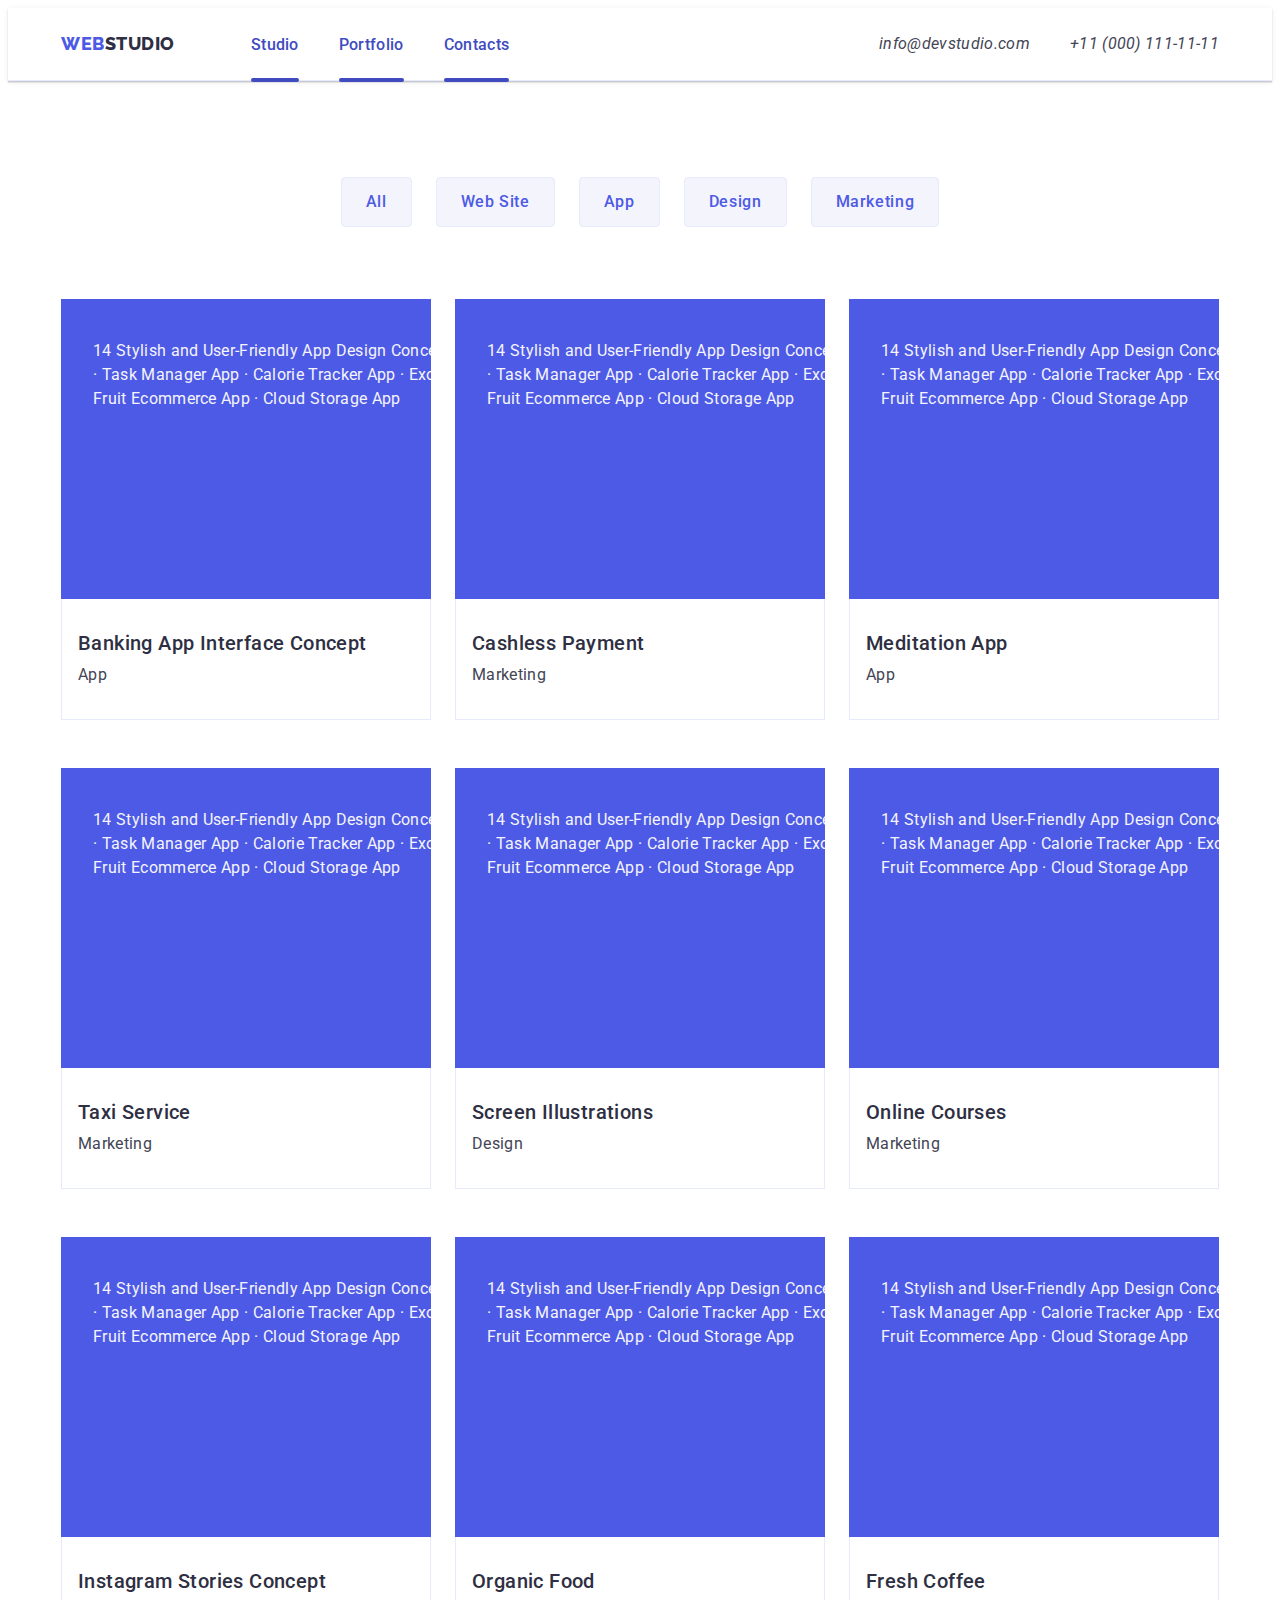
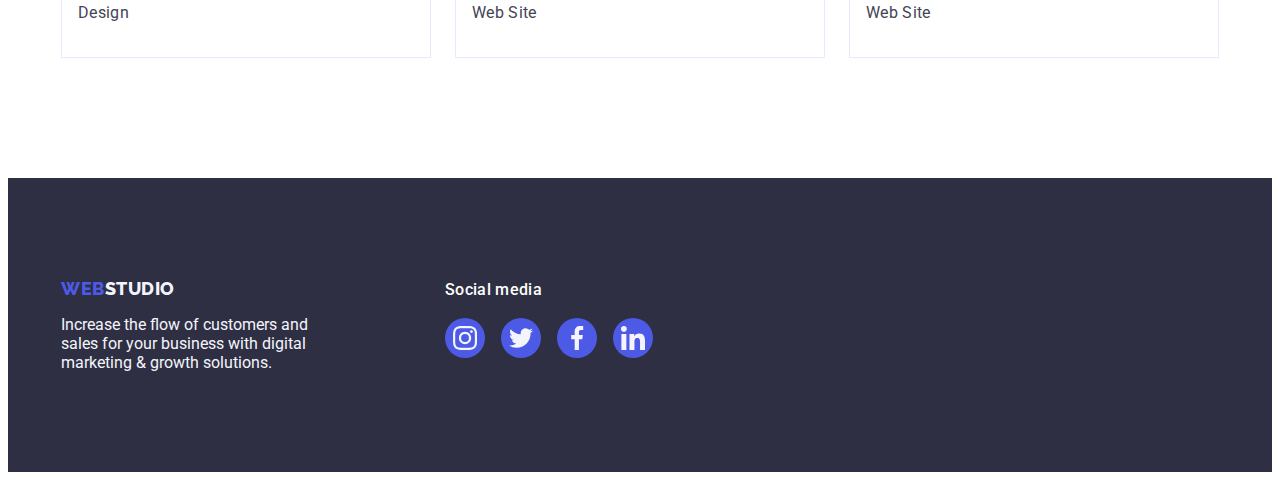
==== commit b681602d: "проверка" ====
--- a/portfolio.html
+++ b/portfolio.html
@@ -24,9 +24,9 @@
         <nav class="nav-container">
           <a class="logo link" href="./index.html">Web<span class="logo-text-top">Studio</span> </a>
           <ul class="list menu-nav">
-            <li><a href="./index.html" class="link menu">Studio</a></li>
-            <li><a href="./portfolio.html" class="link menu">Portfolio</a></li>
-            <li><a href="" class="link menu">Contacts</a></li>
+            <li class="logo-item"><a href="./index.html" class="link menu">Studio</a></li>
+            <li class="logo-item"><a href="./portfolio.html" class="link menu">Portfolio</a></li>
+            <li class="logo-item"><a href="" class="link menu">Contacts</a></li>
           </ul>
         </nav>
         <address class="contacts">
@@ -64,7 +64,7 @@
             <li class="portfolio-item">
               <a href="" class="portfolio-link link">
                 <div class="card-overlay"> 
-                <img src="./images/img11.jpg" alt="Photo 1" />
+                <img src="./images/over.svg" alt="Bank app" />
                 <p class="overlay">14 Stylish and User-Friendly App Design Concepts · Task Manager App · Calorie Tracker App · Exotic Fruit Ecommerce App · Cloud Storage App</p>
                 </div>
                 <div class="card-text">
@@ -75,7 +75,10 @@
             </li>
             <li class="portfolio-item">
               <a href="" class="portfolio-link link">
-                <img src="./images/img12.jpg" alt="Photo 2" />
+                <div class="card-overlay"> 
+                  <img src="./images/over.svg" alt="Bank app" />
+                  <p class="overlay">14 Stylish and User-Friendly App Design Concepts · Task Manager App · Calorie Tracker App · Exotic Fruit Ecommerce App · Cloud Storage App</p>
+                  </div>
                 <div class="card-text">
                   <h2 class="portfolio-header">Cashless Payment</h2>
                   <p class="portfolio-prg">Marketing</p>
@@ -84,7 +87,10 @@
             </li>
             <li class="portfolio-item">
               <a href="" class="portfolio-link link">
-                <img src="./images/img13.jpg" alt="Photo 3" />
+                <div class="card-overlay"> 
+                  <img src="./images/over.svg" alt="Bank app" />
+                  <p class="overlay">14 Stylish and User-Friendly App Design Concepts · Task Manager App · Calorie Tracker App · Exotic Fruit Ecommerce App · Cloud Storage App</p>
+                  </div>
                 <div class="card-text">
                   <h2 class="portfolio-header">Meditation App</h2>
                   <p class="portfolio-prg">App</p>
@@ -93,7 +99,10 @@
             </li>
             <li class="portfolio-item">
               <a href="" class="portfolio-link link">
-                <img src="./images/img14.jpg" alt="Photo 4" />
+                <div class="card-overlay"> 
+                  <img src="./images/over.svg" alt="Bank app" />
+                  <p class="overlay">14 Stylish and User-Friendly App Design Concepts · Task Manager App · Calorie Tracker App · Exotic Fruit Ecommerce App · Cloud Storage App</p>
+                  </div>
                 <div class="card-text">
                   <h2 class="portfolio-header">Taxi Service</h2>
                   <p class="portfolio-prg">Marketing</p>
@@ -102,7 +111,10 @@
             </li>
             <li class="portfolio-item">
               <a href="" class="portfolio-link link">
-                <img src="./images/img15.jpg" alt="Photo 5" />
+                <div class="card-overlay"> 
+                  <img src="./images/over.svg" alt="Bank app" />
+                  <p class="overlay">14 Stylish and User-Friendly App Design Concepts · Task Manager App · Calorie Tracker App · Exotic Fruit Ecommerce App · Cloud Storage App</p>
+                  </div>
                 <div class="card-text">
                   <h2 class="portfolio-header">Screen Illustrations</h2>
                   <p class="portfolio-prg">Design</p>
@@ -111,7 +123,10 @@
             </li>
             <li class="portfolio-item">
               <a href="" class="portfolio-link link">
-                <img src="./images/img16.jpg" alt="Photo 6" />
+                <div class="card-overlay"> 
+                  <img src="./images/over.svg" alt="Bank app" />
+                  <p class="overlay">14 Stylish and User-Friendly App Design Concepts · Task Manager App · Calorie Tracker App · Exotic Fruit Ecommerce App · Cloud Storage App</p>
+                  </div>
                 <div class="card-text">
                   <h2 class="portfolio-header">Online Courses</h2>
                   <p class="portfolio-prg">Marketing</p>
@@ -120,7 +135,10 @@
             </li>
             <li class="portfolio-item">
               <a href="" class="portfolio-link link">
-                <img src="./images/img17.jpg" alt="Photo 7" />
+                <div class="card-overlay"> 
+                  <img src="./images/over.svg" alt="Bank app" />
+                  <p class="overlay">14 Stylish and User-Friendly App Design Concepts · Task Manager App · Calorie Tracker App · Exotic Fruit Ecommerce App · Cloud Storage App</p>
+                  </div>
                 <div class="card-text">
                   <h2 class="portfolio-header">Instagram Stories Concept</h2>
                   <p class="portfolio-prg">Design</p>
@@ -129,7 +147,10 @@
             </li>
             <li class="portfolio-item">
               <a href="" class="portfolio-link link">
-                <img src="./images/img18.jpg" alt="Photo 8" />
+                <div class="card-overlay"> 
+                  <img src="./images/over.svg" alt="Bank app" />
+                  <p class="overlay">14 Stylish and User-Friendly App Design Concepts · Task Manager App · Calorie Tracker App · Exotic Fruit Ecommerce App · Cloud Storage App</p>
+                  </div>
                 <div class="card-text">
                   <h2 class="portfolio-header">Organic Food</h2>
                   <p class="portfolio-prg">Web Site</p>
@@ -138,7 +159,10 @@
             </li>
             <li class="portfolio-item">
               <a href="" class="portfolio-link link">
-                <img src="./images/img19.jpg" alt="Photo 9" />
+                <div class="card-overlay"> 
+                  <img src="./images/over.svg" alt="Bank app" />
+                  <p class="overlay">14 Stylish and User-Friendly App Design Concepts · Task Manager App · Calorie Tracker App · Exotic Fruit Ecommerce App · Cloud Storage App</p>
+                  </div>
                 <div class="card-text">
                   <h2 class="portfolio-header">Fresh Coffee</h2>
                   <p class="portfolio-prg">Web Site</p>
--- a/css/styles.css
+++ b/css/styles.css
@@ -9,6 +9,8 @@
     --BORDER-CUSTOMER: #8E8F99;
     --GREY: #f4f4fd;
     --GREEN: #31d0aa;
+    --MODAL_BACKROUND: #FCFCFC;
+    --MODAL_OVERLAY: #2E2F42;
 }
 body {
     font-family: 'Roboto', sans-serif;
@@ -55,44 +57,39 @@
     gap: 40px;
 }
 .menu {
+    position: relative;
+    font-weight: 500;
+    font-size: 16px;
+    line-height: 1.5;
+    letter-spacing: 0.02em;
+    color: #404bbf;
+    bottom: -1px;
+    padding: 24px 0;
+    transition: color 250ms, cubic-bezier(0.4, 0, 0.2, 1);
     
-    font-weight: 500;
-    font-size: 16px;
-    line-height: 1.5;
-    letter-spacing: 0.02em;
-    color: var(--NAVY_BLUE);
-    padding: 24px 0;
 }
 .menu::after {
   content: "";
   position: absolute;
-
+left: 0;
+bottom: -1px;
   width: 100%;
   height: 4px;
   display: block;
   background-color: var(--OCEAN);
   border-radius: 2px;
-  transition: var(--curent-color);
-  margin-top: 24px;
+  /* transition: var(--curent-color); */
+  /* margin-top: 24px; */
+  
+  
    }
    .menu.active::after {
     background: #404BBF;
    }
 
-  /**
-    |============================
-    | transition-duration: 1000ms;
-transition: background-color 500ms linear, transform 500ms ease-in-out 500ms;
-.contacts {
-    font-style: normal;
-}
-250ms
-time-function: cubic-bezier(0.4, 0, 0.2, 1)
-    |============================
-  */
-
-.link {
+ .link {
     text-decoration: none;
+    transition: transform 250ms, cubic-bezier(0.4, 0, 0.2, 1);
 }
 .address-list {
     display: flex;
@@ -107,6 +104,7 @@
     color: var(--SLATE);
     text-decoration: none;
     padding: 24px 0;
+    transition: color 250ms, cubic-bezier(0.4, 0, 0.2, 1);
 }
 .logo {
     display: block;
@@ -121,11 +119,24 @@
 header .logo {
     margin-right: 76px;
 }
- 
+.logo-item {
+    display: flex;
+}
+ /* line::after {
+  content: "";
+  width: 100%;
+  height: 4px;
+  left: 0;
+  bottom: 0;
+  display: block;
+  background-color: var(--button-h-f);
+  border-radius: 2px;
+  transition: var(--curent-color);
+  margin-top: 24px; */
 .link:hover,
 .link:focus {
     color: var(--OCEAN);
-    transition: transform 250ms cubic-bezier(0.4, 0, 0.2, 1);
+
     }
 .logo-text-top {
     color: var(--NAVY_BLUE);
@@ -225,16 +236,18 @@
     width: 100%;
     background-color: var(--IRIS);
     border-radius: 50%;
+    transition: background-color 250ms cubic-bezier(0.4, 0, 0.2, 1);
+    /* transition: transform 250ms, cubic-bezier(0.4, 0, 0.2, 1); */
 }
 .social-link:hover,
 .social-link:focus {
     background-color: var(--OCEAN);
-    transition: transform 250ms cubic-bezier(0.4, 0, 0.2, 1);
+ 
 }
 .footer-link:hover,
 .footer-link:focus {
     background-color: var(--GREEN);
-    transition: transform 250ms cubic-bezier(0.4, 0, 0.2, 1);
+
 }
 .projects {
     padding-bottom: 120px; 
@@ -282,12 +295,13 @@
     min-width: 169px; 
     height: 56px;
     border: none; 
+    transition: color 250ms, cubic-bezier(0.4, 0, 0.2, 1);
+
 }
 .button:hover,
 .button:focus {
     background-color: var(--OCEAN);
-    transition: transform 250ms cubic-bezier(0.4, 0, 0.2, 1);
-    }
+        }
 .employees {
     background-color: var(--CLOUD);
     padding: 120px 0;
@@ -322,8 +336,7 @@
     .customers-link:hover,
     .customers-link:focus {
        border-color: var(--OCEAN);
-       transition: transform 250ms cubic-bezier(0.4, 0, 0.2, 1);
-    }
+       }
 
  .customers-card {
     display: flex;
@@ -345,7 +358,9 @@
     width: 100%;
     height: 100%;
     justify-content: center;
-    align-items: center
+    align-items: center;
+    transition: color 250ms, cubic-bezier(0.4, 0, 0.2, 1);
+    transition: transform 250ms, cubic-bezier(0.4, 0, 0.2, 1);
  }
  .customers-list-icon {
     fill: currentColor;
@@ -385,6 +400,7 @@
 .bottom .logo {
     display: inline-block;
     margin-bottom: 16px;
+    transition: color 250ms, cubic-bezier(0.4, 0, 0.2, 1);
     }
 footer .social-icons {
     display: flex;
@@ -403,14 +419,18 @@
     color: var(--WHITE);
     background-color: var(--OCEAN);
     border: 1px solid transparent;
-    transition: transform 250ms cubic-bezier(0.4, 0, 0.2, 1);
-}
+  
+} 
+    .btn-item{
+
+    }
 .list-btn{
     display: flex;
     justify-content: center;
     margin-bottom: 72px;
     gap: 24px;
 }
+.btn-item
 .filter-btn {
     font-weight: 500;
     font-size: 16px;
@@ -423,21 +443,28 @@
     border: 1px solid var(--CORNFLOWER);
     border-radius: 4px;
     padding: 12px 24px;
+    transition: color 250ms, cubic-bezier(0.4, 0, 0.2, 1);
+    transition: background-color 250ms, cubic-bezier(0.4, 0, 0.2, 1);
+    transition: border-color 250ms, cubic-bezier(0.4, 0, 0.2, 1);
+    transition: box-shadow 250ms, cubic-bezier(0.4, 0, 0.2, 1);
+    transition: transform 250ms, cubic-bezier(0.4, 0, 0.2, 1);
 }
 .overlay {
-    color: #F4F4FD;
-    font-family: 'Roboto';
-font-size: 16px;
+    padding: 40px 32px;
+   color: #F4F4FD;
+   background-color: var(--IRIS);
+   height: 100%;
+   transition: transform 250ms, cubic-bezier(0.4, 0, 0.2, 1);
+  font-size: 16px;
 line-height: 1.5;
 letter-spacing: 0.02em;
-padding: 40px 32px 164px;
 position: absolute;
 top:0;
 left: 0;
 width: 100%;
-height: 100%;
-transform: translate(0, 100%);
-transition: transform 250ms cubic-bezier(0.4, 0, 0.0.2, 1);
+}
+.active {
+    transition: transform 250ms, cubic-bezier(0.4, 0, 0.2, 1);
 }
 .active:active {
     color: var(--OCEAN);
@@ -446,34 +473,42 @@
 .active:hover,
 .active:focus {
     box-shadow: 0px 3px 1px rgba(0, 0, 0, 0.1), 0px 2px 1px rgba(0, 0, 0, 0.08), 0px 2px 2px rgba(0, 0, 0, 0.12);
-    transition: transform 250ms cubic-bezier(0.4, 0, 0.2, 1);
-}
+    }
 .portfolio-card {
     display: flex;
     flex-wrap: wrap;
     row-gap: 48px;   
     column-gap: 24px
+}
+.card-overlay{
+    position: relative;
+    overflow: hidden;
 }
 .card-text {
     padding: 32px 16px;
     border: 1px solid var(--CORNFLOWER);
     border-top: none;
+    transition: transform 250ms, cubic-bezier(0.4, 0, 0.2, 1);
 }    
 .card-text:hover { 
     box-shadow: 0px 1px 6px rgba(46, 47, 66, 0.08), 0px 1px 1px rgba(46, 47, 66, 0.16), 0px 2px 1px rgba(46, 47, 66, 0.08);
-    transition: transform 250ms cubic-bezier(0.4, 0, 0.2, 1);
+
 }
 .portfolio-item {
     flex-basis: calc((100% - 48px) / 3);
+    
 }
 .portfolio-link{
 display: block; 
 position: relative;  
+transition: transform 250ms, cubic-bezier(0.4, 0, 0.2, 1);
+transition: box-shadow 250ms, cubic-bezier(0.4, 0, 0.2, 1);
 }
 .portfolio-link:hover,
 .portfolio-link:focus {
    box-shadow: 0px 1px 6px rgba(46, 47, 66, 0.08), 0px 1px 1px rgba(46, 47, 66, 0.16), 0px 2px 1px rgba(46, 47, 66, 0.08);  
-   transition: transform 250ms cubic-bezier(0.4, 0, 0.2, 1);
+transform: translateY(0%);
+  
 }
 .portfolio-header {
     font-weight: 500;
@@ -490,3 +525,61 @@
     letter-spacing: 0.02em;
     color: var(--SLATE);
 }
+.backdrop {
+position: fixed;
+top: 0;
+left: 0;
+width: 100%;
+height: 100%;
+background-color: rgba(46, 47, 66, 0.4);
+transition: opacity 250ms, cubic-bezier(0.4, 0, 0.2, 1);
+transition: visibility 250ms, cubic-bezier(0.4, 0, 0.2, 1); 
+}
+.is-hidden {
+ pointer-events: none;  
+ visibility: hidden; 
+ opacity: 0;
+}
+.modal {
+position: absolute;
+top: 50%;
+left: 50%;
+transform: translate(-50%, -50%) scale(1);
+width: 408px;
+min-height: 576px; 
+background: #fcfcfc;
+box-shadow: 0px 1px 1px rgba(0, 0, 0, 0.14), 0px 1px 3px rgba(0, 0, 0, 0.12), 0px 2px 1px rgba(0, 0, 0, 0.2);
+border-radius: 4px; 
+transition: transform 250ms, cubic-bezier(0.4, 0, 0.2, 1);
+}
+.modal:hover {
+color: var(--WHITE)
+}
+
+.modal-close-btn {
+    position: absolute; 
+    top: 24px; 
+    right: 24px;
+    width: 24px; 
+    height: 24px; 
+    border-radius: 50%; 
+display: flex; 
+align-items: center; 
+justify-content: center; 
+background-color: #e7e9fc; 
+border: 1px solid rgba(0, 0, 0, 0.1); 
+padding: 0; 
+cursor: pointer; 
+transition: background-color 250ms, cubic-bezier(0.4, 0, 0.2, 1);
+transition: border-color 250ms cubic-bezier(0.4, 0, 0.2, 1); 
+}
+.modal-close-btn:hover,
+.modal-close-btn:focus {
+background-color: #404bbf;
+border: none;
+}
+.modal-close-icon {
+  transition: fill 250ms, cubic-bezier(0.4, 0, 0.2, 1); 
+}
+
+/* color var(--active-page-color-) */